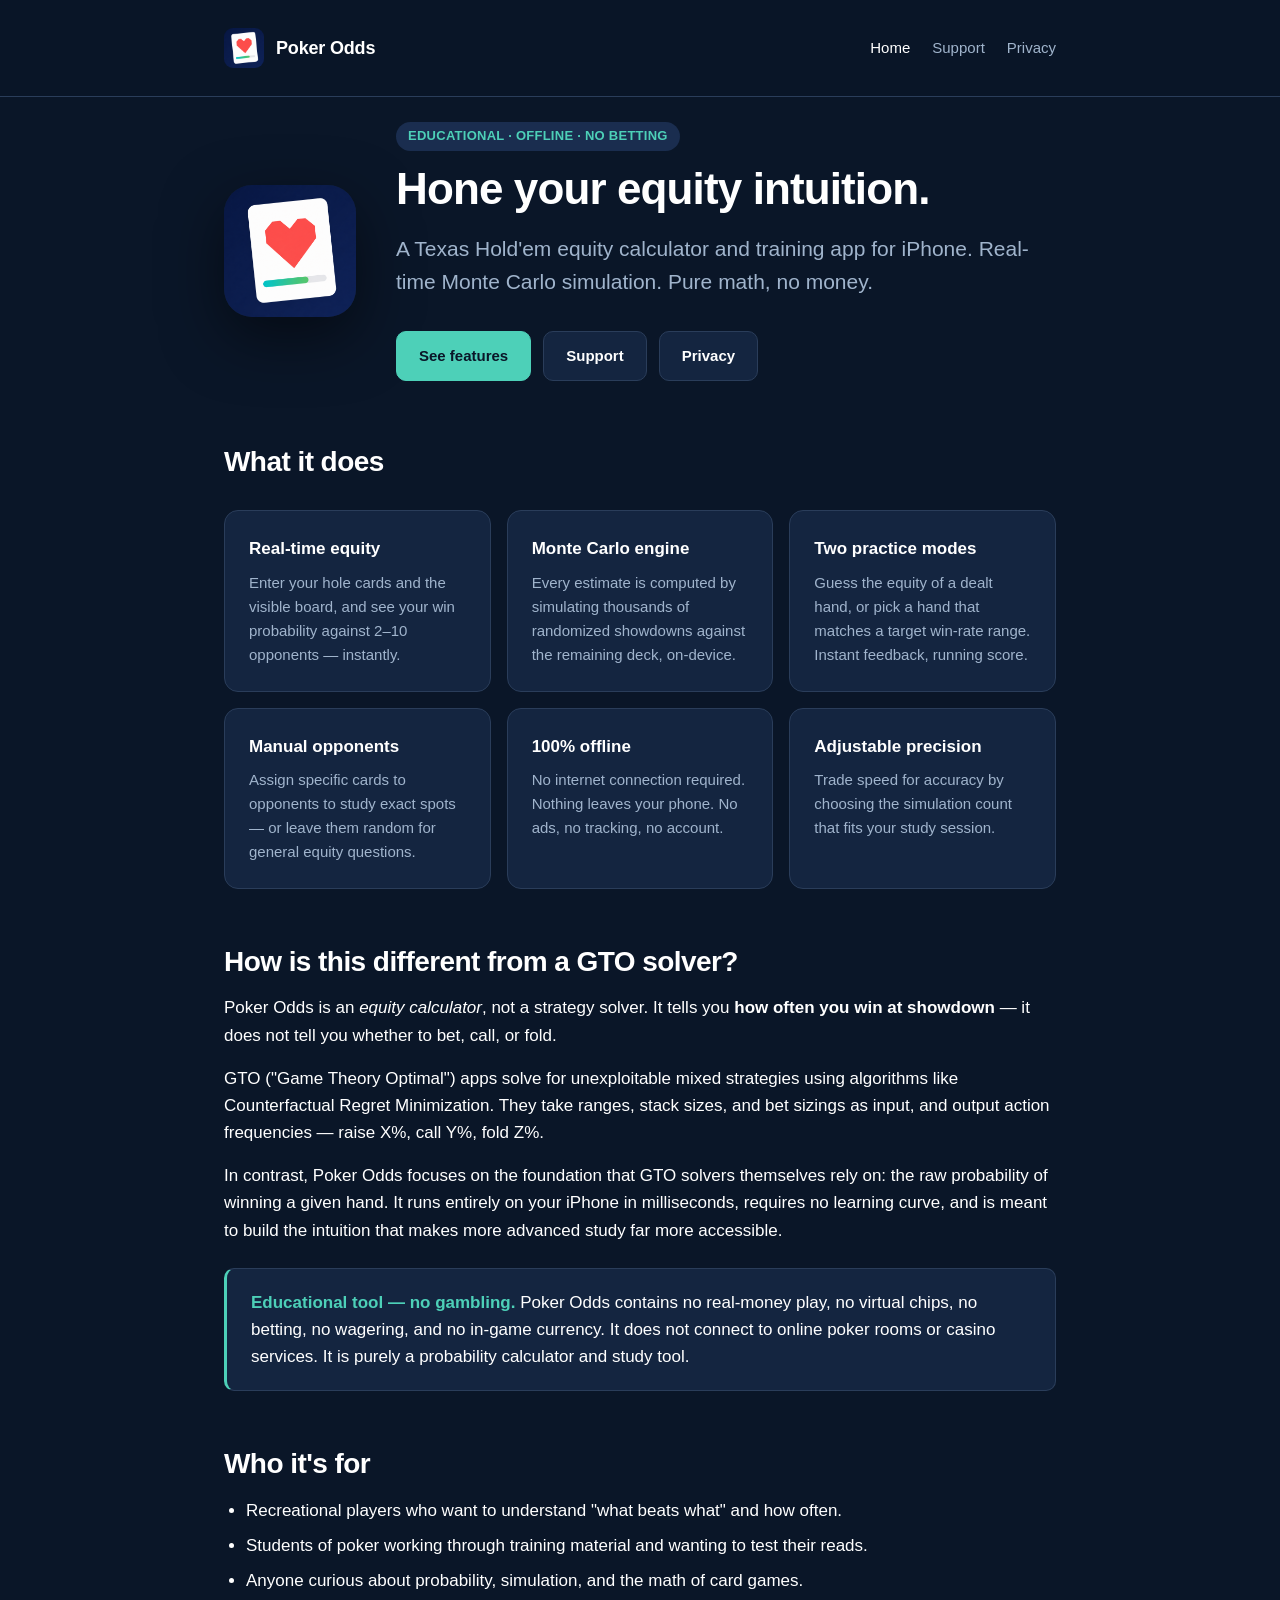
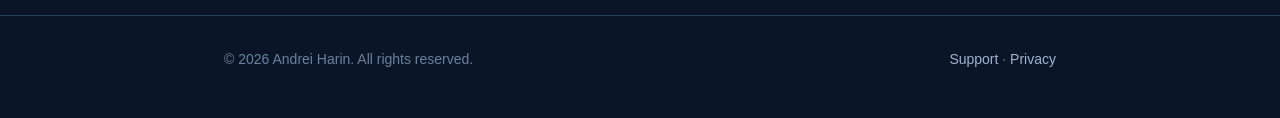
==== index.html @ 6c574a55 "Initial site" ====
<!doctype html>
<html lang="en">
  <head>
    <meta charset="utf-8" />
    <meta name="viewport" content="width=device-width, initial-scale=1" />
    <meta name="theme-color" content="#0a1628" />
    <title>Poker Odds — Texas Hold'em Equity Trainer</title>
    <meta
      name="description"
      content="An offline Texas Hold'em equity calculator and training app for iPhone. Real-time Monte Carlo simulation. No betting, no real money — purely educational."
    />
    <link rel="icon" type="image/png" href="appicon.png" />
    <link rel="apple-touch-icon" href="appicon.png" />
    <link rel="stylesheet" href="style.css" />
    <meta property="og:title" content="Poker Odds — Texas Hold'em Equity Trainer" />
    <meta
      property="og:description"
      content="An offline Texas Hold'em equity calculator and training app for iPhone. Real-time Monte Carlo simulation."
    />
    <meta property="og:type" content="website" />
    <meta property="og:image" content="appicon.png" />
  </head>
  <body>
    <header class="site-header">
      <div class="container">
        <a class="site-brand" href="index.html">
          <img src="appicon.png" alt="Poker Odds icon" />
          <span class="site-brand-title">Poker Odds</span>
        </a>
        <nav class="site-nav" aria-label="Primary">
          <a href="index.html" aria-current="page">Home</a>
          <a href="support.html">Support</a>
          <a href="privacy.html">Privacy</a>
        </nav>
      </div>
    </header>

    <main class="container">
      <section class="hero">
        <img class="hero-icon" src="appicon.png" alt="Poker Odds app icon" />
        <div class="hero-text">
          <span class="hero-meta">Educational · Offline · No betting</span>
          <h1>Hone your equity intuition.</h1>
          <p class="lede">
            A Texas Hold'em equity calculator and training app for iPhone.
            Real-time Monte Carlo simulation. Pure math, no money.
          </p>
          <div class="btn-row">
            <a class="btn btn-primary" href="#features">See features</a>
            <a class="btn" href="support.html">Support</a>
            <a class="btn" href="privacy.html">Privacy</a>
          </div>
        </div>
      </section>

      <h2 id="features">What it does</h2>
      <div class="features">
        <div class="feature">
          <div class="feature-title">Real-time equity</div>
          <p class="feature-body">
            Enter your hole cards and the visible board, and see your win
            probability against 2–10 opponents — instantly.
          </p>
        </div>
        <div class="feature">
          <div class="feature-title">Monte Carlo engine</div>
          <p class="feature-body">
            Every estimate is computed by simulating thousands of randomized
            showdowns against the remaining deck, on-device.
          </p>
        </div>
        <div class="feature">
          <div class="feature-title">Two practice modes</div>
          <p class="feature-body">
            Guess the equity of a dealt hand, or pick a hand that matches a
            target win-rate range. Instant feedback, running score.
          </p>
        </div>
        <div class="feature">
          <div class="feature-title">Manual opponents</div>
          <p class="feature-body">
            Assign specific cards to opponents to study exact spots — or leave
            them random for general equity questions.
          </p>
        </div>
        <div class="feature">
          <div class="feature-title">100% offline</div>
          <p class="feature-body">
            No internet connection required. Nothing leaves your phone. No ads,
            no tracking, no account.
          </p>
        </div>
        <div class="feature">
          <div class="feature-title">Adjustable precision</div>
          <p class="feature-body">
            Trade speed for accuracy by choosing the simulation count that fits
            your study session.
          </p>
        </div>
      </div>

      <h2>How is this different from a GTO solver?</h2>
      <p>
        Poker Odds is an <em>equity calculator</em>, not a strategy solver. It
        tells you <strong>how often you win at showdown</strong> — it does not
        tell you whether to bet, call, or fold.
      </p>
      <p>
        GTO ("Game Theory Optimal") apps solve for unexploitable mixed 
		strategies using algorithms like Counterfactual Regret Minimization.
		They take ranges, stack sizes, and bet sizings as input,
        and output action frequencies — raise X%, call Y%, fold Z%.
      </p>
      <p>
        In contrast, Poker Odds focuses on the foundation that GTO solvers
        themselves rely on: the raw probability of winning a given hand. It
        runs entirely on your iPhone in milliseconds, requires no learning
        curve, and is meant to build the intuition that makes more advanced
        study far more accessible.
      </p>

      <div class="callout">
        <p>
          <strong>Educational tool — no gambling.</strong>
          Poker Odds contains no real-money play, no virtual chips, no betting,
          no wagering, and no in-game currency. It does not connect to online
          poker rooms or casino services. It is purely a probability calculator
          and study tool.
        </p>
      </div>

      <h2>Who it's for</h2>
      <ul>
        <li>
          Recreational players who want to understand "what beats what" and
          how often.
        </li>
        <li>
          Students of poker working through training material and wanting to
          test their reads.
        </li>
        <li>
          Anyone curious about probability, simulation, and the math of card
          games.
        </li>
      </ul>
    </main>

    <footer>
      <div class="container">
        <div>© 2026 Andrei Harin. All rights reserved.</div>
        <div>
          <a href="support.html">Support</a> ·
          <a href="privacy.html">Privacy</a>
        </div>
      </div>
    </footer>
  </body>
</html>
---- style.css ----
:root {
  --bg: #0a1628;
  --bg-elevated: #142540;
  --bg-card: #1a2d4f;
  --border: #2a3d5a;
  --text: #ffffff;
  --text-dim: #a0b4cc;
  --text-faint: #6b809e;
  --accent: #ff5757;
  --accent-2: #4dd0b8;
  --link: #6ea8ff;
  --link-hover: #9ec3ff;
  --max-width: 880px;
}

* {
  box-sizing: border-box;
}

html {
  -webkit-text-size-adjust: 100%;
}

body {
  margin: 0;
  background: var(--bg);
  color: var(--text);
  font-family: -apple-system, BlinkMacSystemFont, "Segoe UI", Roboto, Oxygen,
    Ubuntu, Cantarell, sans-serif;
  font-size: 17px;
  line-height: 1.6;
  -webkit-font-smoothing: antialiased;
  -moz-osx-font-smoothing: grayscale;
}

a {
  color: var(--link);
  text-decoration: none;
  border-bottom: 1px solid transparent;
  transition: color 0.15s, border-color 0.15s;
}

a:hover {
  color: var(--link-hover);
  border-bottom-color: var(--link-hover);
}

code {
  font-family: ui-monospace, SFMono-Regular, "SF Mono", Menlo, Consolas,
    "Liberation Mono", monospace;
  font-size: 0.9em;
  background: var(--bg-card);
  padding: 2px 6px;
  border-radius: 4px;
  color: var(--accent-2);
}

/* Layout */

.container {
  max-width: var(--max-width);
  margin: 0 auto;
  padding: 0 24px;
}

.site-header {
  padding: 28px 0;
  border-bottom: 1px solid var(--border);
  background: rgba(10, 22, 40, 0.92);
  backdrop-filter: saturate(140%) blur(8px);
  position: sticky;
  top: 0;
  z-index: 10;
}

.site-header .container {
  display: flex;
  align-items: center;
  justify-content: space-between;
  gap: 16px;
}

.site-brand {
  display: flex;
  align-items: center;
  gap: 12px;
  border-bottom: none;
  color: var(--text);
}

.site-brand:hover {
  color: var(--text);
  border-bottom: none;
}

.site-brand img {
  width: 40px;
  height: 40px;
  border-radius: 9px;
  display: block;
}

.site-brand-title {
  font-weight: 600;
  font-size: 18px;
  letter-spacing: -0.01em;
}

.site-nav {
  display: flex;
  gap: 22px;
  font-size: 15px;
}

.site-nav a {
  color: var(--text-dim);
  border-bottom: none;
}

.site-nav a:hover,
.site-nav a[aria-current="page"] {
  color: var(--text);
  border-bottom: none;
}

main {
  padding: 56px 0 80px;
}

footer {
  border-top: 1px solid var(--border);
  padding: 32px 0 48px;
  color: var(--text-faint);
  font-size: 14px;
}

footer .container {
  display: flex;
  flex-wrap: wrap;
  justify-content: space-between;
  gap: 16px;
}

footer a {
  color: var(--text-dim);
}

/* Typography */

h1,
h2,
h3 {
  letter-spacing: -0.02em;
  line-height: 1.2;
  color: var(--text);
  margin-top: 0;
}

h1 {
  font-size: 44px;
  font-weight: 700;
  margin-bottom: 16px;
}

h2 {
  font-size: 28px;
  font-weight: 600;
  margin: 56px 0 16px;
}

h3 {
  font-size: 20px;
  font-weight: 600;
  margin: 32px 0 12px;
}

.lede {
  font-size: 21px;
  color: var(--text-dim);
  margin-bottom: 32px;
  max-width: 640px;
}

p {
  margin: 0 0 16px;
}

ul,
ol {
  margin: 0 0 20px;
  padding-left: 22px;
}

li {
  margin-bottom: 8px;
}

hr {
  border: none;
  border-top: 1px solid var(--border);
  margin: 48px 0;
}

/* Hero (index) */

.hero {
  padding: 24px 0 8px;
  display: flex;
  align-items: center;
  gap: 40px;
  flex-wrap: wrap;
}

.hero-icon {
  width: 132px;
  height: 132px;
  border-radius: 28px;
  box-shadow: 0 20px 60px rgba(0, 0, 0, 0.5),
    0 0 0 1px rgba(255, 255, 255, 0.04) inset;
  flex-shrink: 0;
}

.hero-text {
  flex: 1;
  min-width: 280px;
}

.hero-meta {
  display: inline-block;
  background: var(--bg-card);
  color: var(--accent-2);
  font-size: 13px;
  font-weight: 600;
  letter-spacing: 0.02em;
  text-transform: uppercase;
  padding: 4px 12px;
  border-radius: 999px;
  margin-bottom: 12px;
}

/* Feature grid (index) */

.features {
  display: grid;
  grid-template-columns: repeat(auto-fit, minmax(240px, 1fr));
  gap: 16px;
  margin: 32px 0;
}

.feature {
  background: var(--bg-elevated);
  border: 1px solid var(--border);
  border-radius: 14px;
  padding: 24px;
}

.feature-title {
  font-size: 17px;
  font-weight: 600;
  margin-bottom: 8px;
  color: var(--text);
}

.feature-body {
  font-size: 15px;
  color: var(--text-dim);
  margin: 0;
}

/* Callout box */

.callout {
  background: var(--bg-elevated);
  border: 1px solid var(--border);
  border-left: 3px solid var(--accent-2);
  padding: 20px 24px;
  border-radius: 10px;
  margin: 24px 0;
}

.callout p:last-child {
  margin-bottom: 0;
}

.callout strong {
  color: var(--accent-2);
}

/* FAQ */

details {
  background: var(--bg-elevated);
  border: 1px solid var(--border);
  border-radius: 12px;
  padding: 18px 22px;
  margin-bottom: 12px;
}

details[open] {
  border-color: var(--accent-2);
}

summary {
  font-weight: 600;
  cursor: pointer;
  list-style: none;
  display: flex;
  justify-content: space-between;
  align-items: center;
  gap: 16px;
  font-size: 17px;
  color: var(--text);
}

summary::after {
  content: "+";
  font-size: 22px;
  color: var(--text-dim);
  font-weight: 400;
  transition: transform 0.2s;
}

details[open] summary::after {
  content: "−";
}

summary::-webkit-details-marker {
  display: none;
}

details > p,
details > ul {
  margin-top: 14px;
  color: var(--text-dim);
  font-size: 16px;
}

/* Buttons */

.btn-row {
  display: flex;
  gap: 12px;
  flex-wrap: wrap;
  margin-top: 24px;
}

.btn {
  display: inline-block;
  padding: 12px 22px;
  border-radius: 10px;
  font-weight: 600;
  font-size: 15px;
  border: 1px solid var(--border);
  background: var(--bg-elevated);
  color: var(--text);
  transition: background 0.15s, border-color 0.15s;
}

.btn:hover {
  background: var(--bg-card);
  border-color: var(--accent-2);
  color: var(--text);
  border-bottom: 1px solid var(--accent-2);
}

.btn-primary {
  background: var(--accent-2);
  color: #0a1628;
  border-color: var(--accent-2);
}

.btn-primary:hover {
  background: #6fdcc8;
  color: #0a1628;
}

/* Tables */

table {
  width: 100%;
  border-collapse: collapse;
  margin: 16px 0 24px;
  font-size: 15px;
}

th,
td {
  text-align: left;
  padding: 10px 12px;
  border-bottom: 1px solid var(--border);
  vertical-align: top;
}

th {
  color: var(--text-dim);
  font-weight: 600;
}

/* Responsive */

@media (max-width: 720px) {
  body {
    font-size: 16px;
  }

  h1 {
    font-size: 34px;
  }

  h2 {
    font-size: 24px;
    margin-top: 40px;
  }

  .lede {
    font-size: 18px;
  }

  .hero {
    gap: 24px;
  }

  .hero-icon {
    width: 96px;
    height: 96px;
    border-radius: 22px;
  }

  main {
    padding: 36px 0 56px;
  }

  .site-nav {
    gap: 16px;
    font-size: 14px;
  }
}
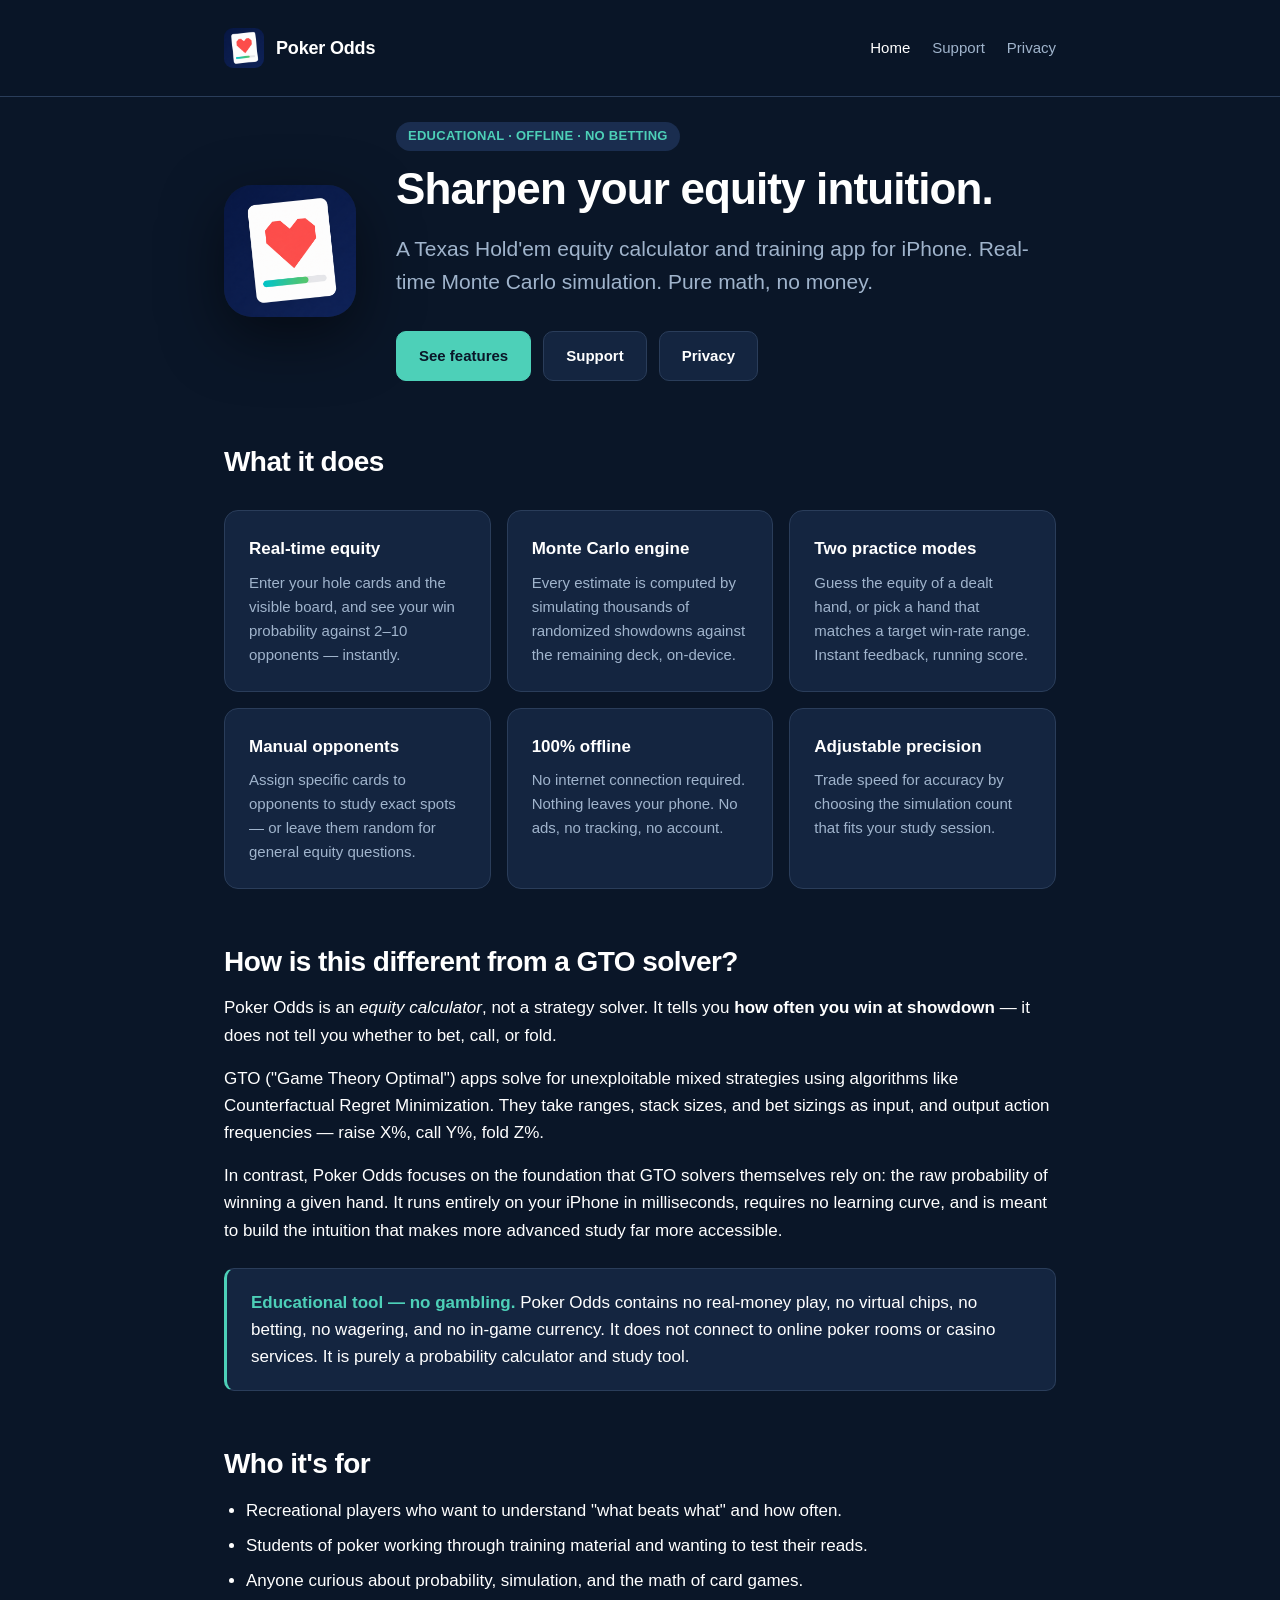
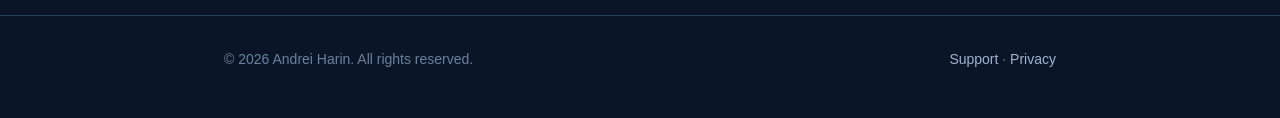
==== commit 9268b7e8: "Fix HTML formatting and update content" ====
--- a/index.html
+++ b/index.html
@@ -40,7 +40,7 @@
         <img class="hero-icon" src="appicon.png" alt="Poker Odds app icon" />
         <div class="hero-text">
           <span class="hero-meta">Educational · Offline · No betting</span>
-          <h1>Hone your equity intuition.</h1>
+          <h1>Sharpen your equity intuition.</h1>
           <p class="lede">
             A Texas Hold'em equity calculator and training app for iPhone.
             Real-time Monte Carlo simulation. Pure math, no money.
